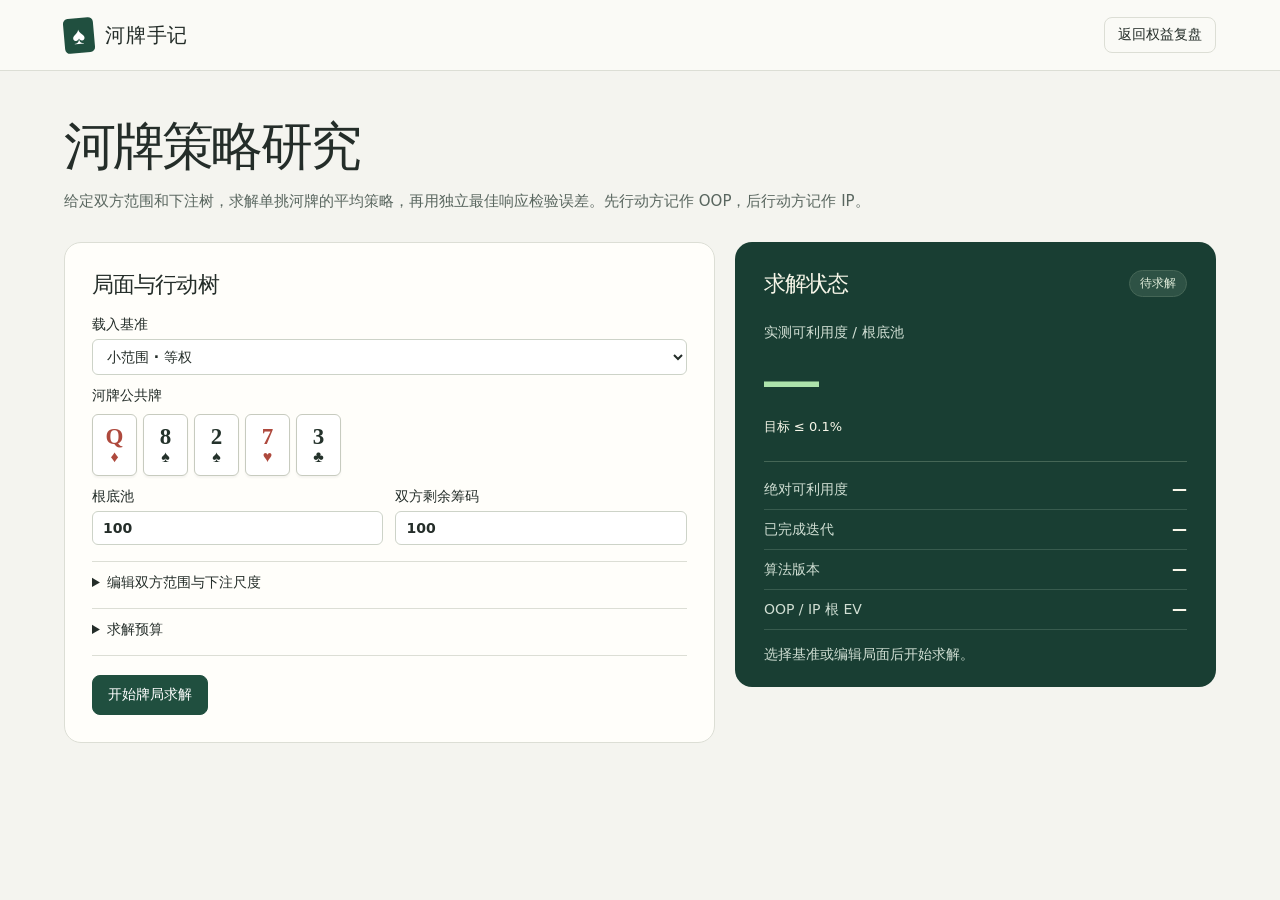
==== strategy/index.html @ 37ff810c "上传河牌手记源码、文档和测试" ====
<!doctype html>
<html lang="zh-CN">
<head>
  <meta charset="utf-8">
  <meta name="viewport" content="width=device-width, initial-scale=1">
  <meta name="color-scheme" content="light">
  <title>河牌策略研究 · 河牌手记</title>
  <link rel="stylesheet" href="../web/style.css">
  <link rel="stylesheet" href="style.css">
  <script defer src="../web/equity.js"></script>
  <script defer src="solver.js"></script>
  <script defer src="evaluate.js"></script>
  <script defer src="runner.js"></script>
  <script defer src="ui.js"></script>
</head>
<body>
  <header class="topbar"><div class="frame topbar-inner">
    <div class="brand"><span class="brand-mark" aria-hidden="true">♠</span>河牌手记</div>
    <a class="quiet-button" href="../index.html">返回权益复盘</a>
  </div></header>
  <main class="frame research">
    <div class="intro"><h1>河牌策略研究</h1><p>给定双方范围和下注树，求解单挑河牌的平均策略，再用独立最佳响应检验误差。先行动方记作 OOP，后行动方记作 IP。</p></div>
    <div class="model-layout">
      <section class="panel">
        <h2>局面与行动树</h2>
        <form id="gto-form">
          <label>载入基准<select id="gto-preset"><option value="equal">小范围 · 等权</option><option value="weighted">小范围 · 非等权</option><option value="custom" disabled>自定义局面</option></select></label>
          <h3 id="gto-board-label">河牌公共牌</h3>
          <div id="gto-board" class="cards-preview board-field" role="group" aria-labelledby="gto-board-label"></div>
          <div class="paired">
            <label>根底池<input id="gto-pot" type="number" min="1" step="1" required></label>
            <label>双方剩余筹码<input id="gto-stack" type="number" min="1" step="1" required></label>
          </div>
          <details id="range-editor"><summary>编辑双方范围与下注尺度</summary>
            <p class="hint">点击组合可更换手牌、调整权重或移除。</p>
            <div class="paired range-sides">
              <div><h3 id="oop-label">OOP 范围</h3><div id="gto-oop" class="hand-list" role="group" aria-labelledby="oop-label"></div><button id="gto-oop-pick" type="button" class="secondary edit-range">＋ 添加 OOP 组合</button></div>
              <div><h3 id="ip-label">IP 范围</h3><div id="gto-ip" class="hand-list" role="group" aria-labelledby="ip-label"></div><button id="gto-ip-pick" type="button" class="secondary edit-range">＋ 添加 IP 组合</button></div>
            </div>
            <label>首注金额<input id="gto-opens" placeholder="50 100" required></label>
            <label>面对首注可加到<input id="gto-raises" placeholder="50:100"></label>
            <p class="hint">首注金额用空格分隔。加注写作「首注:加到」，例如 50:100。留空表示仅可跟注或弃牌。</p>
          </details>
          <details id="budget-editor"><summary>求解预算</summary>
            <div class="paired">
              <label>最多迭代数<input id="gto-limit" type="number" min="1" step="1" value="100000" required></label>
              <label>时限（秒）<input id="gto-seconds" type="number" min="1" step="1" value="120" required></label>
            </div>
            <p class="hint">目标可利用度为根底池的 0.1%。达到时限可从检查点继续求解。</p>
          </details>
          <div class="run-actions">
            <button type="submit" id="gto-run" class="primary">开始牌局求解</button>
            <button type="button" id="gto-pause" class="secondary" hidden>暂停并保存</button>
            <button type="button" id="gto-cancel" class="secondary" hidden>取消</button>
            <button type="button" id="gto-resume" class="secondary" hidden>从检查点继续</button>
            <button type="button" id="gto-load" class="secondary" hidden>载入暂停局面</button>
          </div>
        </form>
        <p class="feedback" id="gto-feedback" role="alert" hidden></p>
      </section>
      <section class="result-panel solve-card">
        <div class="result-head"><h2>求解状态</h2><span class="method" id="gto-badge">待求解</span></div>
        <div class="measure"><span>实测可利用度 / 根底池</span><strong id="gto-error">—</strong><small>目标 ≤ 0.1%</small></div>
        <dl class="solve-metrics">
          <div><dt>绝对可利用度</dt><dd id="gto-chips">—</dd></div>
          <div><dt>已完成迭代</dt><dd id="gto-iterations">—</dd></div>
          <div><dt>算法版本</dt><dd id="gto-algorithm">—</dd></div>
          <div><dt>OOP / IP 根 EV</dt><dd id="gto-root-ev">—</dd></div>
        </dl>
        <p id="gto-status" role="status">选择基准或编辑局面后开始求解。</p>
      </section>
    </div>
    <section id="gto-results" class="panel strategy-results" hidden>
      <div class="section-head"><div><h2>节点与手牌策略</h2><p id="gto-actor" class="hint"></p></div>
        <label>公共行动历史<select id="gto-history"></select></label>
      </div>
      <div class="policy-layout">
        <div>
          <h3>行动方范围矩阵</h3>
          <p id="gto-matrix-help" class="hint">选择有底色的牌类，再查看具体花色。上三角为同花，下三角为非同花。</p>
          <div class="matrix-scroll"><div id="gto-matrix" aria-label="行动方范围矩阵" aria-describedby="gto-matrix-help"></div></div>
        </div>
        <div class="hand-policy">
          <label>具体组合<select id="gto-hand"></select></label>
          <p class="hint" id="gto-reach"></p>
          <table id="gto-action-table"><thead><tr><th scope="col">动作</th><th scope="col">行动频率</th><th scope="col">行动 EV</th></tr></thead><tbody id="gto-actions"></tbody></table>
          <p class="hint">EV 以筹码表示，使用从河牌根节点开始的增量收益口径。</p>
        </div>
      </div>
    </section>
  </main>
  <dialog id="gto-picker" aria-labelledby="gto-picker-title">
    <div class="dialog-head"><h2 id="gto-picker-title">选择公共牌</h2><button id="gto-picker-close" type="button" class="icon-button" aria-label="关闭选牌">×</button></div>
    <div id="gto-picker-range"><label>编辑的组合<select id="gto-edit-row"></select></label><label>相对权重<input id="gto-edit-weight" type="number" min="0" max="1" step="any" value="1"></label><div id="gto-weights" aria-label="常用权重"></div></div>
    <div id="gto-picker-slots" class="picker-slots"></div><div id="gto-deck" class="deck"></div>
    <p id="gto-picker-error" class="feedback" role="alert"></p>
    <div class="dialog-actions"><button id="gto-delete-row" type="button" class="secondary">移除组合</button><button id="gto-picker-apply" type="button" class="primary">应用选牌</button></div>
  </dialog>
</body>
</html>
---- web/style.css ----
:root {
  font-family: "DM Sans","Microsoft YaHei","PingFang SC",system-ui,sans-serif;
  color:#242d29; background:#f4f4ef; font-synthesis:none;
  --green:#204f3f; --ink:#242d29; --muted:#59665f; --line:#dcded5;
  --win:#ade3ac; --tie:#ecc975; --loss:#e69a86;
}
* {box-sizing:border-box}
body {margin:0; min-height:100vh}
button,input,select,textarea {font:inherit}
button {cursor:pointer}
button:disabled {cursor:default; opacity:.48}
button:focus-visible,input:focus-visible,select:focus-visible,textarea:focus-visible,[tabindex]:focus-visible {outline:3px solid #6496c7;outline-offset:3px}
[hidden] {display:none !important}
.frame {width:min(1152px,calc(100% - 80px));margin:auto}
.topbar {background:#fafaf6;border-bottom:1px solid var(--line)}
.topbar-inner,.top-actions,.brand,.offline,.quiet-button,.result-head,.result-foot,.equity,.dialog-head,.run-actions,.dialog-actions,.pagination {display:flex;align-items:center}
.topbar-inner {height:70px;justify-content:space-between}
.brand {font-size:20px;font-weight:750;letter-spacing:.04em;gap:11px}
.brand-mark {display:grid;place-items:center;width:30px;height:35px;color:#fff;background:var(--green);border-radius:5px;font:24px/1 Georgia,serif;transform:rotate(-5deg)}
.top-actions {gap:24px}
.offline {color:var(--muted);font-size:13px;gap:7px}
.offline i,.outcomes i {display:inline-block;border-radius:100%;flex:none}
.offline i {width:7px;height:7px;background:#518061}
.quiet-button,.secondary,.icon-button,.save-button {background:transparent;color:inherit;border:1px solid var(--line)}
.quiet-button,.secondary,.primary,.save-button {border-radius:8px;font-weight:600}
.quiet-button {padding:8px 13px;gap:8px;font-size:14px}
.clock-icon {width:14px;height:14px;border:1.5px solid;border-radius:100%;position:relative}
.clock-icon:before {content:"";position:absolute;left:5px;top:2px;width:3px;height:4px;border-left:1px solid;border-bottom:1px solid}
.intro {margin:45px 0 28px}
h1,h2,p,dl,dd {margin:0}
h1 {font-size:clamp(32px,4.5vw,52px);font-weight:740;letter-spacing:-.055em;line-height:1.17}
.intro p {margin-top:12px;font-size:15px;line-height:1.65;color:var(--muted)}
.workspace {display:grid;grid-template-columns:1fr 1.03fr;gap:20px;align-items:start;margin-bottom:24px}
.panel,.result-panel {border-radius:17px}
.panel {background:#fffefa;border:1px solid var(--line);padding:27px}
h2 {font-size:22px;font-weight:700;letter-spacing:-.04em;line-height:1.4}
.segments {display:grid;grid-template-columns:1fr 1fr;padding:4px;border:1px solid #dddfd5;background:#f0f1eb;border-radius:9px;margin:22px 0}
.segments button {background:transparent;border:0;border-radius:6px;padding:9px 5px;color:var(--muted);font-weight:600;font-size:14px}
.segments button[aria-pressed=true] {background:white;color:var(--green);box-shadow:0 1px 4px #222b231f}
.hands {display:flex;gap:20px;flex-wrap:wrap}
.hand-field {flex:1 1 105px;min-width:0}
.board-field {flex:2 1 205px}
label,.hand-label {display:block;font-size:14px;font-weight:600}
.cards-preview {display:flex;align-items:center;gap:6px}
.cards-preview {margin:9px 0}
.card {font-family:Georgia,"Times New Roman",serif;position:relative;background:#fff;border:1px solid #c7cbbf;box-shadow:0 2px 2px #2534230c;color:#24322b;display:flex;flex-direction:column;align-items:center;justify-content:center;gap:1px;border-radius:6px;line-height:1}
.card:hover:not(:disabled),.secondary:hover:not(:disabled),.quiet-button:hover {border-color:#8ba190;background:#f6f8ef}
.cards-preview .card {height:62px;width:45px;min-width:0}
.cards-preview .card:hover {border-color:var(--green);box-shadow:0 2px 5px #204f3f25}
.card b {font-size:23px;font-weight:600}
.card span {font-size:16px}
.red {color:#ae493d}
.card.blank {border-style:dashed;background:#f6f6f0;color:#738077;font:20px system-ui}
input,select,textarea {border:1px solid #cdd3c8;color:var(--ink);background:white;border-radius:6px;padding:8px 10px;min-width:0}
.hint {font-size:13px;line-height:1.65;color:var(--muted)}
.card-hint {margin:10px 0 0}
#range-field {margin-top:19px}
#range-field select {width:100%;margin-top:7px}
#weighted-field > label {display:block;margin-top:12px}
.range-save {display:flex;align-items:center;gap:8px;flex-wrap:wrap;margin-top:12px}
.range-save input {flex:1;min-width:7em}
#range-summary {color:inherit}
#weighted-field {margin-top:14px}
.range-row {display:flex;gap:13px;align-items:center;flex-wrap:wrap;border-top:1px solid var(--line);padding:7px 0}
.range-row label {display:flex;align-items:center;gap:6px;font-size:13px}
.range-row input {width:75px}
.range-row small {flex-basis:100%}
.range-row .cards-preview {margin:3px 0}
#add-combo {margin-top:8px}
.run-actions {border-top:1px solid var(--line);padding-top:19px;margin-top:19px;gap:9px;flex-wrap:wrap}
.primary,.secondary {font-size:14px;padding:10px 15px}
.primary {border:1px solid var(--green);background:var(--green);color:#fff}
.primary:hover:not(:disabled) {background:#173d30}
#run span {margin-right:4px;font-size:11px}
.feedback {margin-top:14px;font-size:14px;line-height:1.65;color:#954432}
.feedback.info {color:var(--green)}
.result-panel {background:#193e33;color:#f7f6e9;padding:27px 29px 23px}
.result-head,.result-foot,.equity,.section-head,.dialog-head {justify-content:space-between;gap:12px}
.method {background:#2e5245;color:#e2eedc;border:1px solid #456656;padding:4px 10px;border-radius:30px;font-size:12px;white-space:nowrap}
.result-main {display:grid;grid-template-columns:1.05fr 1fr;align-items:center;gap:25px;padding:25px 0}
.donut {width:min(100%,175px);aspect-ratio:1;border-radius:50%;background:#385b4e;display:grid;place-items:center;justify-self:center}
.donut>div {background:#193e33;border-radius:50%;width:82%;aspect-ratio:1;display:flex;flex-direction:column;align-items:center;justify-content:center;gap:4px}
.donut span,.equity small,#job-status {font-size:13px;color:#d1dfd4}
.donut strong,.equity strong,.outcomes dd {font-family:"DM Sans","Segoe UI",sans-serif;font-variant-numeric:tabular-nums}
.donut strong {font-size:clamp(24px,3.1vw,38px);letter-spacing:-.07em}
.outcomes>div {display:flex;justify-content:space-between;gap:6px;padding:9px 0;border-bottom:1px solid #3a5b4e;align-items:center}
.outcomes>div:last-child {border:0}
.outcomes dt {display:flex;align-items:center;gap:9px;font-size:14px}
.outcomes i {width:9px;height:9px}
.win-dot {background:var(--win)} .tie-dot {background:var(--tie)} .loss-dot {background:var(--loss)}
.outcomes dd {font-size:20px;font-weight:600}
.equity {padding:15px 17px;background:#254b3d;border-radius:9px}
.equity span,.equity small {display:block}
.equity span {font-size:15px;font-weight:650}
.equity small {margin-top:3px;font-size:12px}
.equity strong {font-size:27px;letter-spacing:-.04em}
.result-foot {margin-top:15px}
.save-button {border-color:#769183;color:#f3f7ed;font-size:13px;padding:7px 11px;white-space:nowrap}
.save-button:hover:not(:disabled) {background:#315a48}
.combos {margin-bottom:35px}
.section-head {display:flex;align-items:flex-start;flex-wrap:wrap}
.section-head .hint {margin:5px 0}
.filters {display:flex;gap:12px;align-items:center;flex-wrap:wrap}
.filters label {font-size:12px}
.filters select,.filters input {display:block;margin-top:4px;width:110px;font-size:13px}
.table-scroll {overflow:auto;margin-top:17px}
table {width:100%;border-collapse:collapse;white-space:nowrap;font-size:14px;font-variant-numeric:tabular-nums}
th,td {padding:10px 9px;border-bottom:1px solid #e5e8df;text-align:right}
th {color:#546359;font-size:12px;background:#f3f5ee}
th:first-child,td:first-child,th:nth-child(2),td:nth-child(2) {text-align:left}
.inline-card {font:600 16px Georgia,serif;display:inline-block;margin-right:7px}
.pagination,.dialog-actions {justify-content:flex-end;gap:10px;margin-top:16px}
.pagination span {font-size:13px;color:var(--muted)}
dialog {background:#fffef9;color:var(--ink);border:1px solid var(--line);border-radius:14px;padding:22px;width:min(560px,calc(100% - 24px));max-height:90vh;overflow:auto}
dialog::backdrop {background:#10271e77}
.dialog-head {margin-bottom:17px}
.icon-button {width:34px;height:34px;border-radius:50%;font:23px/1 Arial}
.deck .card[aria-pressed=true] {border:2px solid var(--green);background:#eff5e9}
.deck {display:grid;grid-template-columns:repeat(13,minmax(0,1fr));gap:4px}
.deck .card {min-height:42px;padding:2px}
.deck .card b {font-size:16px}
.deck .card span {font-size:13px}
.deck .card:disabled {opacity:.32;background:#e7e8df}
.history-entry {width:100%;display:flex;align-items:center;justify-content:space-between;gap:10px;text-align:left;background:#f8f9f3;border:1px solid var(--line);padding:13px;border-radius:8px;margin-bottom:9px;color:var(--ink)}
.history-entry strong,.history-entry small {display:block}
.history-entry small {color:var(--muted);margin-top:5px}
@media(max-width:830px) {
  .frame {width:calc(100% - 40px)}
  .workspace {gap:13px}
  .panel,.result-panel {padding:20px}
  .result-main {gap:12px}
  .cards-preview {gap:4px}
  .cards-preview .card {max-width:calc((100% - 16px)/2)}
  .board-field .card {max-width:calc((100% - 16px)/5)}
}
@media(max-width:690px) {
  .frame {width:calc(100% - 28px)}
  .topbar-inner {height:59px}
  .brand {font-size:17px;gap:8px}
  .top-actions {gap:10px}
  .offline {font-size:11px}
  .quiet-button {padding:7px 9px;font-size:13px}
  .intro {margin:27px 0 19px}
  .intro p {font-size:14px;margin-top:7px}
  .workspace {grid-template-columns:1fr;gap:14px}
  .result-main {padding:19px 0}
  .donut {width:140px}
  .donut strong {font-size:29px}
  .board-field {flex-basis:170px}
  .deck {gap:3px}
  dialog {padding:14px}
}
@media(max-width:375px) {
  .offline {display:none}
  .deck {grid-template-columns:repeat(7,minmax(0,1fr))}
  .hands {gap:12px}
}
---- strategy/style.css ----
.topbar a {text-decoration:none}
.research {padding-bottom:40px}
.model-layout {display:grid;grid-template-columns:minmax(0,1.15fr) minmax(0,.85fr);gap:20px;align-items:start}
#gto-form {margin-top:16px}
#gto-form select,#gto-form input,#gto-form textarea,#gto-history,#gto-hand {display:block;width:100%;margin-top:5px}
#gto-form>label,#gto-form details>label {margin-top:13px}
.paired {display:grid;grid-template-columns:1fr 1fr;gap:12px;margin-top:12px}
.paired label {min-width:0}
#gto-board,#gto-opens,#gto-raises {font-family:Consolas,monospace}
#gto-form details {border-top:1px solid var(--line);margin-top:16px;padding-top:12px}
#gto-form summary {cursor:pointer;font-size:14px;font-weight:650}
#gto-form details .hint {margin-top:7px}
#gto-form .run-actions {margin-top:16px}
.solve-card {overflow-wrap:anywhere}
.solve-card .measure {padding:25px 0;border-bottom:1px solid #456656;display:grid;gap:5px}
.measure span,.solve-metrics dt {font-size:14px;color:#d1dfd4}
.measure strong {color:var(--win);font:650 clamp(32px,5vw,55px)/1.2 "Segoe UI",sans-serif;letter-spacing:-.04em;font-variant-numeric:tabular-nums}
.measure small {font-size:13px}
.solve-metrics {padding:8px 0 16px}
.solve-metrics>div {display:flex;align-items:baseline;justify-content:space-between;gap:12px;border-bottom:1px solid #385b4e;padding:10px 0}
.solve-metrics dd {font-size:15px;font-weight:650;text-align:right}
#gto-status {font-size:14px;color:#d1dfd4}
.strategy-results {margin-top:20px}
.strategy-results .section-head {align-items:center}
.strategy-results h3 {font-size:16px;margin:0 0 4px}
.policy-layout {display:grid;grid-template-columns:minmax(0,1.3fr) minmax(0,.8fr);gap:24px;margin-top:20px}
.matrix-scroll {overflow:auto}
#gto-matrix {display:grid;grid-template-columns:repeat(13,minmax(0,1fr));gap:2px;margin-top:10px;min-width:255px}
#gto-matrix button {background:#eef0e9;color:#737c75;border:1px solid #e1e4da;border-radius:3px;padding:5px 0;font:600 clamp(9px,1vw,13px)/1.2 "Segoe UI",sans-serif}
#gto-matrix button:disabled {opacity:.78}
#gto-matrix button:not(:disabled) {background:#d5e9d5;color:#21523c;border-color:#9ab398}
#gto-matrix button[aria-pressed=true] {color:white;background:var(--green);border-color:var(--green)}
.hand-policy {min-width:0}
.hand-policy .hint {margin-top:8px}
#gto-action-table {margin-top:13px}
#gto-form h3 {font-size:14px;margin:12px 0 6px}
.range-sides {grid-template-columns:repeat(2,minmax(0,1fr))}
.hand-list {display:flex;flex-wrap:wrap;gap:5px}
.hand-chip {display:inline-flex;align-items:center;gap:4px;background:#fbfcf7;border:1px solid var(--line);border-radius:6px;padding:6px;color:#24322b;font:600 15px Georgia,serif}
.hand-chip small {font:500 11px system-ui;color:#58665e}
.hand-chip:hover {border-color:var(--green);background:#eff5e9}
.hand-chip .red {color:#a33434}
.edit-range {margin-top:6px;padding:5px 8px}
#gto-picker-range {display:flex;flex-wrap:wrap;gap:10px;align-items:baseline;margin-bottom:12px}
#gto-picker-range select,#gto-picker-range input {display:block;max-width:100%;width:135px;margin-top:5px}
#gto-weights {display:flex;gap:4px;flex-wrap:wrap}
#gto-weights button {font-size:12px;padding:5px 8px}
#gto-picker-error:empty {display:none}
@media(max-width:720px) {
  .model-layout,.policy-layout {grid-template-columns:1fr}
  .strategy-results .section-head {display:block}
  .strategy-results .section-head label {margin-top:10px}
  .model-layout {gap:14px}
}
@media(max-width:540px) {.range-sides {grid-template-columns:1fr}}
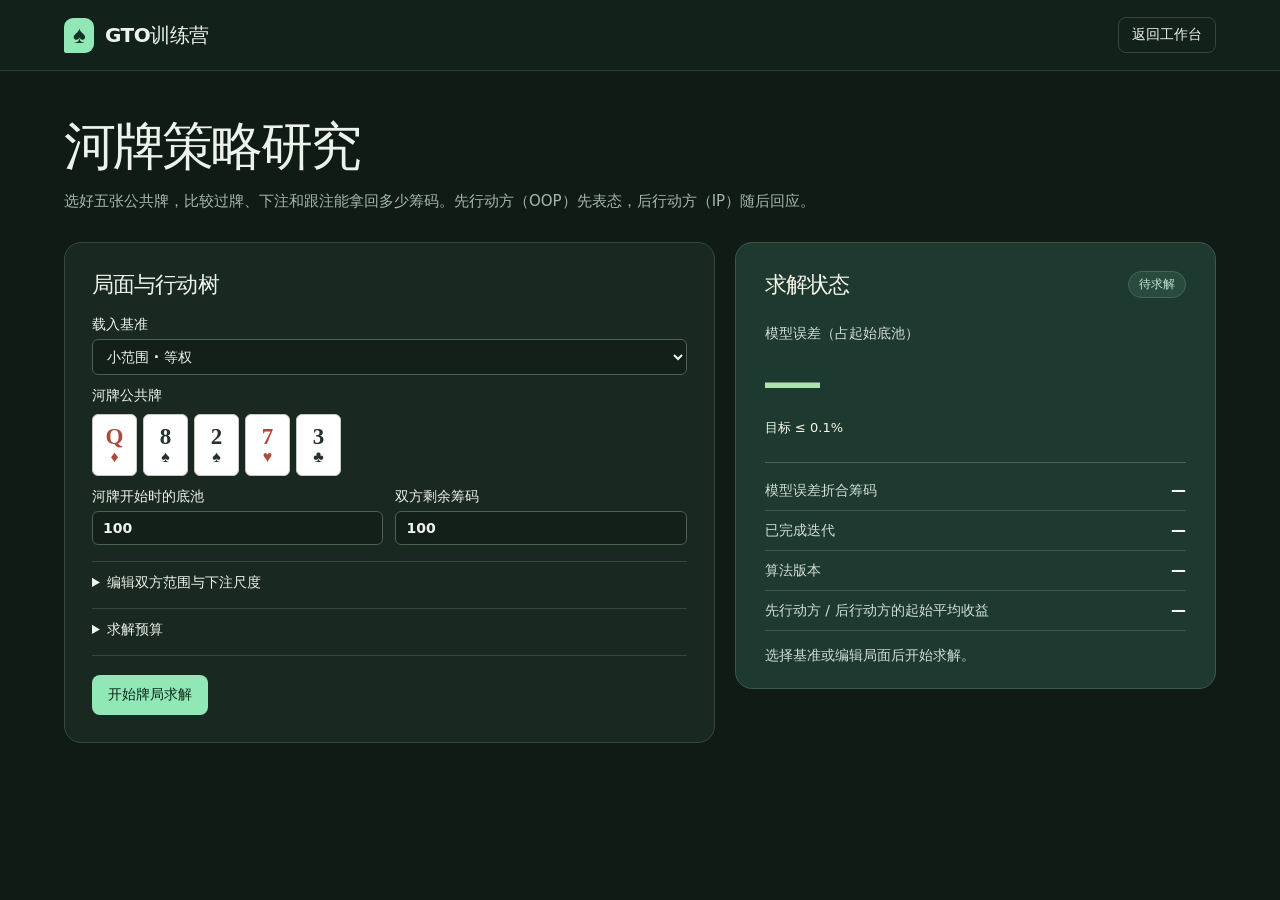
==== commit 5c18fd46: "发布 GTO训练营 v6 源码、测试、验收记录与使用手册" ====
--- a/strategy/index.html
+++ b/strategy/index.html
@@ -3,23 +3,25 @@
 <head>
   <meta charset="utf-8">
   <meta name="viewport" content="width=device-width, initial-scale=1">
-  <meta name="color-scheme" content="light">
-  <title>河牌策略研究 · 河牌手记</title>
+  <meta name="color-scheme" content="dark">
+  <title>河牌策略研究 · GTO训练营</title>
   <link rel="stylesheet" href="../web/style.css">
   <link rel="stylesheet" href="style.css">
+  <link rel="stylesheet" href="../web/camp.css">
   <script defer src="../web/equity.js"></script>
   <script defer src="solver.js"></script>
   <script defer src="evaluate.js"></script>
+  <script defer src="insights.js"></script>
   <script defer src="runner.js"></script>
   <script defer src="ui.js"></script>
 </head>
 <body>
   <header class="topbar"><div class="frame topbar-inner">
-    <div class="brand"><span class="brand-mark" aria-hidden="true">♠</span>河牌手记</div>
-    <a class="quiet-button" href="../index.html">返回权益复盘</a>
+    <div class="brand"><span class="brand-mark" aria-hidden="true">♠</span>GTO训练营</div>
+    <a class="quiet-button" href="../index.html">返回工作台</a>
   </div></header>
   <main class="frame research">
-    <div class="intro"><h1>河牌策略研究</h1><p>给定双方范围和下注树，求解单挑河牌的平均策略，再用独立最佳响应检验误差。先行动方记作 OOP，后行动方记作 IP。</p></div>
+    <div class="intro"><h1>河牌策略研究</h1><p>选好五张公共牌，比较过牌、下注和跟注能拿回多少筹码。先行动方（OOP）先表态，后行动方（IP）随后回应。</p></div>
     <div class="model-layout">
       <section class="panel">
         <h2>局面与行动树</h2>
@@ -28,7 +30,7 @@
           <h3 id="gto-board-label">河牌公共牌</h3>
           <div id="gto-board" class="cards-preview board-field" role="group" aria-labelledby="gto-board-label"></div>
           <div class="paired">
-            <label>根底池<input id="gto-pot" type="number" min="1" step="1" required></label>
+            <label>河牌开始时的底池<input id="gto-pot" type="number" min="1" step="1" required></label>
             <label>双方剩余筹码<input id="gto-stack" type="number" min="1" step="1" required></label>
           </div>
           <details id="range-editor"><summary>编辑双方范围与下注尺度</summary>
@@ -60,19 +62,46 @@
       </section>
       <section class="result-panel solve-card">
         <div class="result-head"><h2>求解状态</h2><span class="method" id="gto-badge">待求解</span></div>
-        <div class="measure"><span>实测可利用度 / 根底池</span><strong id="gto-error">—</strong><small>目标 ≤ 0.1%</small></div>
+        <div class="measure"><span>模型误差（占起始底池）</span><strong id="gto-error">—</strong><small>目标 ≤ 0.1%</small></div>
         <dl class="solve-metrics">
-          <div><dt>绝对可利用度</dt><dd id="gto-chips">—</dd></div>
+          <div><dt>模型误差折合筹码</dt><dd id="gto-chips">—</dd></div>
           <div><dt>已完成迭代</dt><dd id="gto-iterations">—</dd></div>
           <div><dt>算法版本</dt><dd id="gto-algorithm">—</dd></div>
-          <div><dt>OOP / IP 根 EV</dt><dd id="gto-root-ev">—</dd></div>
+          <div><dt>先行动方 / 后行动方的起始平均收益</dt><dd id="gto-root-ev">—</dd></div>
         </dl>
         <p id="gto-status" role="status">选择基准或编辑局面后开始求解。</p>
       </section>
     </div>
     <section id="gto-results" class="panel strategy-results" hidden>
-      <div class="section-head"><div><h2>节点与手牌策略</h2><p id="gto-actor" class="hint"></p></div>
-        <label>公共行动历史<select id="gto-history"></select></label>
+      <div class="section-head"><h2>这手牌现在怎么打</h2></div>
+      <div class="river-selectors">
+        <label>已经发生的行动<select id="gto-history"></select></label>
+        <label>行动方的两张牌<select id="gto-hand"></select></label>
+      </div>
+      <section id="gto-readout" class="river-readout" aria-label="当前手牌解读" aria-live="polite">
+        <p id="gto-actor"></p>
+        <h3 id="gto-recommendation" hidden></h3>
+        <p id="gto-interpretation-note" hidden></p>
+        <p id="gto-decision-context"></p>
+        <p id="gto-pot-odds"></p>
+        <h4>和当前对手范围摊牌</h4>
+        <dl id="gto-equity-breakdown" class="river-equities"></dl>
+        <p class="hint">赢牌拿走整个底池，平局各拿一半。底池权益等于独赢率加上一半的平局率。</p>
+      </section>
+      <section class="river-section" aria-labelledby="gto-options-title">
+        <h3 id="gto-options-title">不同打法差多少</h3>
+        <p class="hint">收益差表示在同一局面反复这样打，每次比收益最高的动作平均少拿多少筹码。</p>
+        <div id="gto-size-comparison" class="river-options"></div>
+      </section>
+      <section id="gto-response-panel" class="river-section" aria-labelledby="gto-response-title" hidden>
+        <div class="section-head"><div><h3 id="gto-response-title">对手拿什么牌继续</h3><p class="hint">固定你的两张牌，查看对手在不同金额下的回应。</p></div>
+          <label>我的动作<select id="gto-response-size"></select></label>
+        </div>
+        <div id="gto-responses" aria-live="polite"></div>
+      </section>
+      <div class="river-section">
+        <h3>行动方的整体范围</h3><p class="hint">一起看所有能走到这里的手牌。更常到达这里的组合占比更大。</p>
+        <div id="gto-range-mix"></div>
       </div>
       <div class="policy-layout">
         <div>
@@ -80,12 +109,12 @@
           <p id="gto-matrix-help" class="hint">选择有底色的牌类，再查看具体花色。上三角为同花，下三角为非同花。</p>
           <div class="matrix-scroll"><div id="gto-matrix" aria-label="行动方范围矩阵" aria-describedby="gto-matrix-help"></div></div>
         </div>
-        <div class="hand-policy">
-          <label>具体组合<select id="gto-hand"></select></label>
+        <details id="gto-advanced" class="hand-policy">
+          <summary>详细频率与行动 EV</summary>
           <p class="hint" id="gto-reach"></p>
           <table id="gto-action-table"><thead><tr><th scope="col">动作</th><th scope="col">行动频率</th><th scope="col">行动 EV</th></tr></thead><tbody id="gto-actions"></tbody></table>
-          <p class="hint">EV 以筹码表示，使用从河牌根节点开始的增量收益口径。</p>
-        </div>
+          <p class="hint">EV 表示在相同条件下反复这样打，平均能拿到多少筹码。这里从河牌开始时算起，扣除这一轮自己投入的筹码。</p>
+        </details>
       </div>
     </section>
   </main>
--- a/web/style.css
+++ b/web/style.css
@@ -30,6 +30,7 @@
 h1,h2,p,dl,dd {margin:0}
 h1 {font-size:clamp(32px,4.5vw,52px);font-weight:740;letter-spacing:-.055em;line-height:1.17}
 .intro p {margin-top:12px;font-size:15px;line-height:1.65;color:var(--muted)}
+#open-preflop {display:inline-flex;margin-top:12px;text-decoration:none}
 .workspace {display:grid;grid-template-columns:1fr 1.03fr;gap:20px;align-items:start;margin-bottom:24px}
 .panel,.result-panel {border-radius:17px}
 .panel {background:#fffefa;border:1px solid var(--line);padding:27px}
@@ -115,12 +116,12 @@
 dialog::backdrop {background:#10271e77}
 .dialog-head {margin-bottom:17px}
 .icon-button {width:34px;height:34px;border-radius:50%;font:23px/1 Arial}
-.deck .card[aria-pressed=true] {border:2px solid var(--green);background:#eff5e9}
 .deck {display:grid;grid-template-columns:repeat(13,minmax(0,1fr));gap:4px}
-.deck .card {min-height:42px;padding:2px}
+.deck .card {min-width:0;min-height:44px;padding:1px}
 .deck .card b {font-size:16px}
 .deck .card span {font-size:13px}
 .deck .card:disabled {opacity:.32;background:#e7e8df}
+.deck .card[aria-pressed=true] {border:2px solid #306644;outline:1px solid #a6ecc2;background:#e0f4e3;opacity:1}
 .history-entry {width:100%;display:flex;align-items:center;justify-content:space-between;gap:10px;text-align:left;background:#f8f9f3;border:1px solid var(--line);padding:13px;border-radius:8px;margin-bottom:9px;color:var(--ink)}
 .history-entry strong,.history-entry small {display:block}
 .history-entry small {color:var(--muted);margin-top:5px}
@@ -152,6 +153,7 @@
 }
 @media(max-width:375px) {
   .offline {display:none}
-  .deck {grid-template-columns:repeat(7,minmax(0,1fr))}
+  #picker,#gto-picker {width:calc(100% - 12px);max-width:calc(100% - 12px);padding:12px 6px}
+  .deck {column-gap:2px}
   .hands {gap:12px}
 }
--- a/strategy/style.css
+++ b/strategy/style.css
@@ -23,6 +23,32 @@
 .strategy-results {margin-top:20px}
 .strategy-results .section-head {align-items:center}
 .strategy-results h3 {font-size:16px;margin:0 0 4px}
+.river-selectors {display:grid;grid-template-columns:minmax(0,2fr) minmax(0,1fr);gap:12px;margin:12px 0}
+.river-selectors label,.river-selectors select {min-width:0}
+.river-readout {border:1px solid #4b6e59;border-radius:12px;background:#1d382b;padding:clamp(14px,2vw,22px);line-height:1.55}
+.river-readout h3 {margin:4px 0 10px;font-size:clamp(17px,2.4vw,24px);color:#b8f0c9}
+.river-readout h4 {margin:13px 0 6px;font-size:14px}
+#gto-actor {color:#c4d5ca;font-size:13px}
+#gto-interpretation-note {color:#edd49a;margin-block:6px}
+#gto-decision-context,#gto-pot-odds {font-size:14px}
+.river-equities {display:grid;grid-template-columns:repeat(4,minmax(0,1fr));gap:5px;font-variant-numeric:tabular-nums}
+.river-equities div {padding:6px 4px;border-top:1px solid #537661}
+.river-equities dt {font-size:12px;color:#d1e0d3}
+.river-equities dd {font-size:clamp(14px,2.1vw,22px);font-weight:680}
+.river-section {padding-top:16px;margin-top:16px;border-top:1px solid var(--line)}
+.river-options {display:grid;grid-template-columns:repeat(auto-fit,minmax(min(100%,96px),1fr));gap:7px;margin-top:10px}
+.river-options article {padding:10px;background:#13231a;border:1px solid #3c5645;border-radius:9px;min-width:0}
+.river-options h4 {margin:0 0 6px;font-size:15px;color:#b7ecc5}
+.river-options p {margin-top:4px;font-size:13px;line-height:1.45}
+.size-gap {color:#c7d7c9}
+#gto-response-size {display:block;margin-top:4px}
+#gto-responses {margin-top:9px}
+#gto-responses>details,#gto-responses>.response-row {padding:9px 0;border-bottom:1px solid var(--line)}
+.response-frequency {margin-left:10px;color:#b6edc6;font-weight:700;font-variant-numeric:tabular-nums}
+#gto-responses summary,#gto-advanced summary {cursor:pointer;min-height:32px;font-weight:650}
+.response-group {margin:7px 0 0 13px;font-size:14px;line-height:1.55}
+.response-group small {display:block;color:var(--muted)}
+#gto-range-mix {display:flex;gap:6px 14px;flex-wrap:wrap;color:#c3e9ce;font-size:14px;margin-top:8px}
 .policy-layout {display:grid;grid-template-columns:minmax(0,1.3fr) minmax(0,.8fr);gap:24px;margin-top:20px}
 .matrix-scroll {overflow:auto}
 #gto-matrix {display:grid;grid-template-columns:repeat(13,minmax(0,1fr));gap:2px;margin-top:10px;min-width:255px}
@@ -46,6 +72,9 @@
 #gto-weights {display:flex;gap:4px;flex-wrap:wrap}
 #gto-weights button {font-size:12px;padding:5px 8px}
 #gto-picker-error:empty {display:none}
+#gto-picker-slots {display:flex;gap:4px;margin:8px 0}
+#gto-picker-slots .card {width:38px;min-height:44px}
+#gto-picker-slots [aria-pressed=true] {outline:2px solid #558a65}
 @media(max-width:720px) {
   .model-layout,.policy-layout {grid-template-columns:1fr}
   .strategy-results .section-head {display:block}
@@ -53,3 +82,8 @@
   .model-layout {gap:14px}
 }
 @media(max-width:540px) {.range-sides {grid-template-columns:1fr}}
+@media(max-width:440px) {
+  .river-selectors {grid-template-columns:1fr}
+  .river-options article {padding:8px}
+  .river-options {grid-template-columns:repeat(auto-fit,minmax(min(100%,78px),1fr))}
+}
--- a/web/camp.css
+++ b/web/camp.css
@@ -0,0 +1,77 @@
+:root {
+  color-scheme:dark;
+  --ink:#edf3ec; --muted:#a4b7ad; --line:#34483e; --green:#91e7b6;
+  --surface:#192820; --deep:#101b16; --felt:#214438;
+  color:var(--ink); background:var(--deep);
+}
+a {color:var(--green)}
+a:focus-visible {outline:3px solid #a8d3ff;outline-offset:3px}
+.topbar {background:#12211a;border-color:#2b3b32}
+.brand {letter-spacing:-.025em}
+.brand-mark {background:#91e7b6;color:#153324;transform:none;border-radius:9px 9px 9px 2px}
+.quiet-button,.camp-cta a,.tool-card {text-decoration:none}
+.offline i {background:#91e7b6}
+.panel,dialog {background:var(--surface)}
+.result-panel {background:#1d3930;border:1px solid #38584a}
+input,select,textarea {background:#122019;color:var(--ink);border-color:#486151}
+.primary {background:var(--green);color:#0c2819;border-color:transparent}
+.primary:hover:not(:disabled) {background:#b9f4d1}
+.secondary:hover:not(:disabled),.quiet-button:hover {background:#253d30;border-color:#658571}
+.segments,th {background:#12221a;color:var(--muted);border-color:var(--line)}
+th,td {border-color:var(--line)}
+.segments button[aria-pressed=true] {background:#345643;color:#e6f8eb}
+.history-entry {background:#203328}
+.feedback {color:#ffaf98}
+.result-panel .method {color:#c3e4d1;background:#294b3e}
+#range-list .red,.inline-card.red {color:#ffac9c}
+#gto-matrix button[aria-pressed=true] {background:#88cfa4;color:#153324}
+.camp-home .offline {display:flex}
+.camp-desk {max-width:1100px;padding:clamp(22px,5vw,68px) 0 40px}
+.camp-hero {
+  position:relative;isolation:isolate;overflow:hidden;border:1px solid #44705b;border-radius:22px;
+  background:radial-gradient(ellipse at 88% 40%,#38654b 0%,#234736 38%,#193628 77%);
+}
+.camp-hero-copy {position:relative;z-index:1;padding:clamp(28px,5.3vw,70px);width:69%}
+.camp-model {color:#add8bb;font:650 13px/1.3 "DM Sans","Microsoft YaHei",sans-serif;letter-spacing:.07em}
+.camp-model span {padding-inline:5px;color:#709e81}
+.camp-hero h1 {margin:16px 0;font-size:clamp(32px,5.4vw,70px);letter-spacing:-.055em}
+.camp-description {color:#cce1cf;line-height:1.65;font-size:clamp(14px,1.6vw,17px)}
+.camp-cta {display:flex;gap:22px;align-items:center;flex-wrap:wrap;margin-top:26px}
+.camp-cta .primary {padding:13px 21px;display:inline-flex;align-items:center;justify-content:center;font-size:16px}
+.camp-cta .primary::after {content:"→";margin-left:12px}
+.camp-review {font-size:14px;font-weight:650;color:#deefe1}
+.camp-review span {padding-left:3px}
+.camp-art {position:absolute;z-index:0;inset:0 0 0 auto;width:34%;pointer-events:none;overflow:hidden}
+.back-card {
+  display:grid;place-items:center;position:absolute;top:22%;left:16%;width:49%;aspect-ratio:5/7;
+  border:2px solid #9daf91;border-radius:9%;box-shadow:0 10px 20px #07190d66;
+  background:repeating-linear-gradient(48deg,transparent 0 9px,#9aba8e36 9px 10px),
+    repeating-linear-gradient(-48deg,transparent 0 9px,#9aba8e36 9px 10px),#2b4e3a;
+}
+.back-card::before {content:"";position:absolute;inset:5%;border:1px solid #9cb390;border-radius:6%}
+.back-card.far {left:4%;top:18%;transform:rotate(-18deg)}
+.back-card.near {left:33%;top:28%;transform:rotate(12deg)}
+.back-card b {font:clamp(42px,7vw,98px)/1 Georgia,serif;color:#c4d6ad;text-shadow:0 1px 3px #112419}
+.camp-tools {margin-top:clamp(23px,3.6vw,44px)}
+.camp-tools h2 {font-size:clamp(20px,2.3vw,27px);margin-bottom:14px}
+.tool-grid {display:grid;grid-template-columns:repeat(auto-fit,minmax(min(100%,245px),1fr));gap:12px}
+.tool-card,#open-preflop.tool-card {display:flex;position:relative;align-items:center;gap:12px;margin:0;padding:20px 16px;color:var(--ink);background:#1a2a21;border:1px solid var(--line);border-radius:14px}
+.tool-card:hover,.tool-card:focus-visible {background:#21382a;border-color:#629475}
+.tool-card h3 {margin:0 0 5px;font-size:18px}
+.tool-card p {color:var(--muted);font-size:13px}
+.tool-go {margin-left:auto;color:#a1bca8;align-self:flex-start}
+.tool-icon {flex:none;width:40px;height:42px;display:grid;place-items:center;border-radius:10px;font:26px/1 system-ui}
+.grid-icon {background:#2d4d37;color:#b2ecae}
+.equity-icon {background:#2d414b;color:#acd5e7}
+.river-icon {background:#46402d;color:#e5d18e}
+@media(max-width:590px) {
+  .camp-hero-copy {padding:25px 17px;width:100%}
+  .camp-hero h1 {max-width:70%;font-size:clamp(28px,8vw,41px)}
+  .camp-description {width:68%;max-width:23em}
+  .camp-art {width:29%;height:80%;top:0}
+  .back-card {width:64%;top:19%}
+  .back-card.near {left:40%;top:32%}
+  .camp-cta {gap:16px;margin-top:18px}
+  .camp-cta .primary {font-size:14px;padding:12px 14px}
+  .tool-card,#open-preflop.tool-card {padding:15px}
+}
